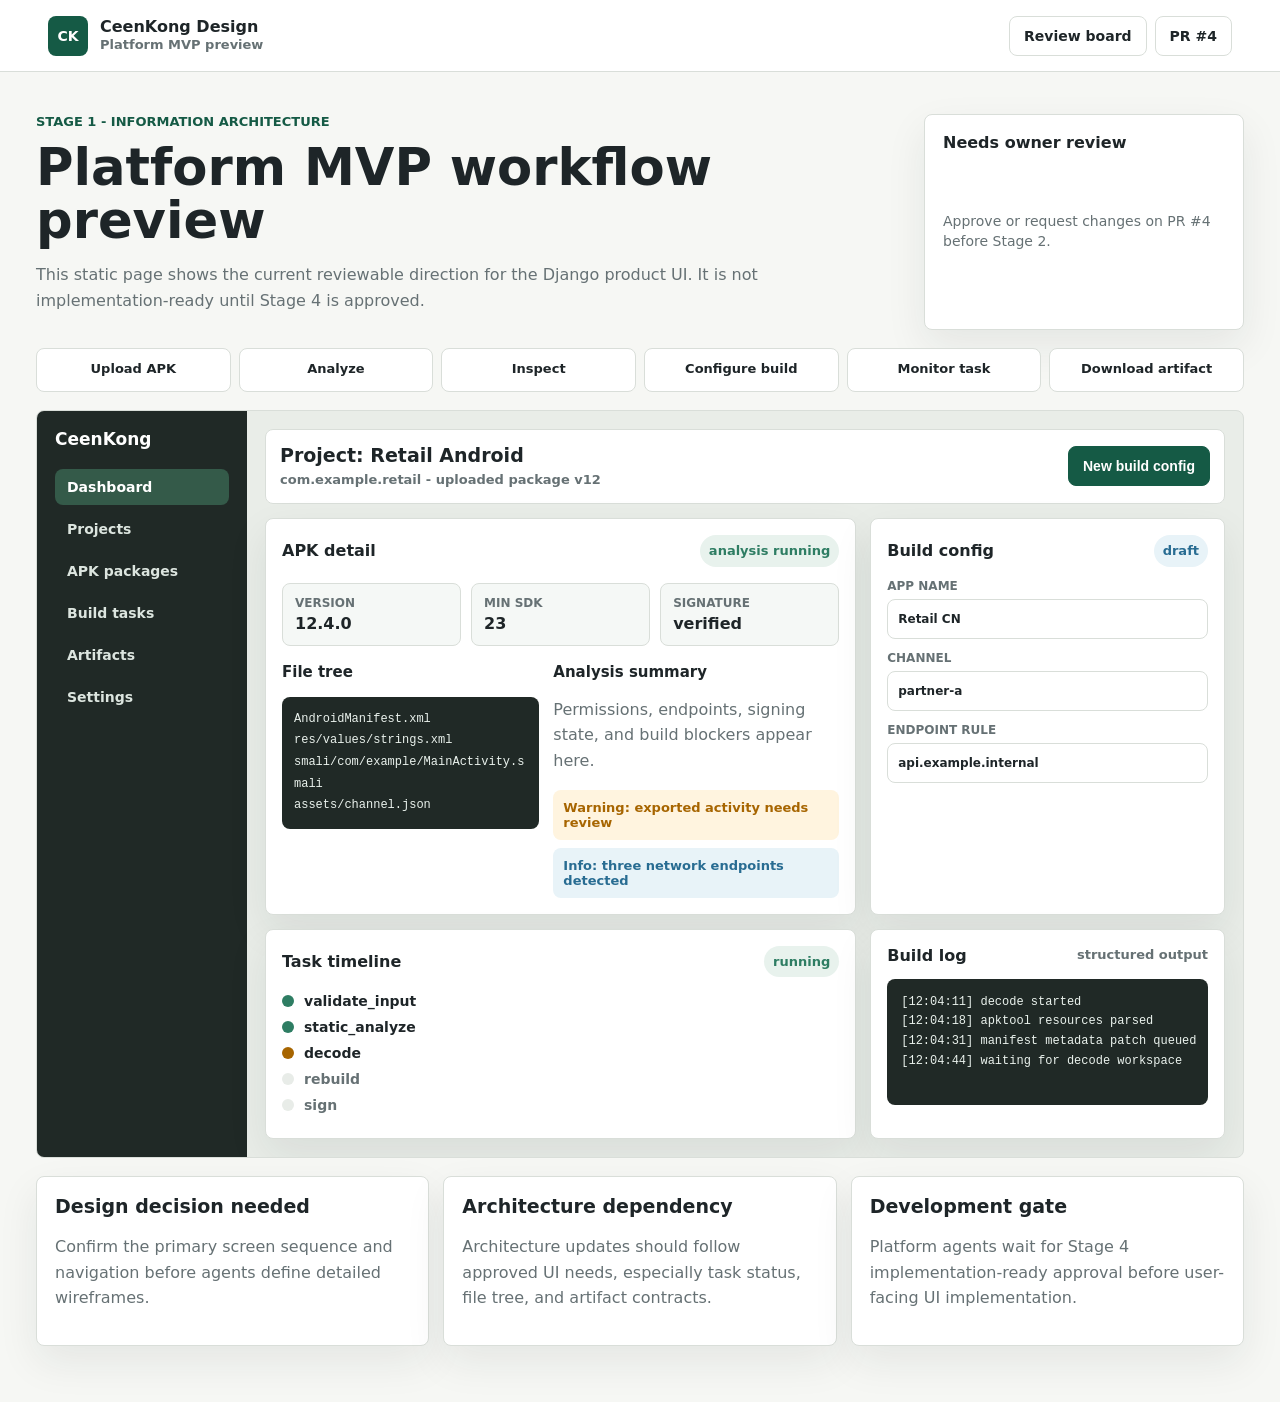
==== site/platform-mvp.html @ 53cec1e6 "docs: publish design review pages" ====
<!doctype html>
<html lang="en">
  <head>
    <meta charset="utf-8">
    <meta name="viewport" content="width=device-width, initial-scale=1">
    <title>Platform MVP Preview - CeenKong Design</title>
    <link rel="stylesheet" href="./styles.css">
  </head>
  <body>
    <header class="topbar">
      <a class="brand" href="./index.html" aria-label="CeenKong Design home">
        <span class="brand-mark">CK</span>
        <span>
          <strong>CeenKong Design</strong>
          <small>Platform MVP preview</small>
        </span>
      </a>
      <nav class="topnav" aria-label="Primary">
        <a href="./index.html">Review board</a>
        <a href="https://github.com/ceenkong/ceenkong-design/pull/4">PR #4</a>
      </nav>
    </header>

    <main class="prototype-page">
      <section class="prototype-header">
        <div>
          <div class="eyebrow">Stage 1 - information architecture</div>
          <h1>Platform MVP workflow preview</h1>
          <p>
            This static page shows the current reviewable direction for the
            Django product UI. It is not implementation-ready until Stage 4 is
            approved.
          </p>
        </div>
        <aside class="review-note" aria-label="Review status">
          <strong>Needs owner review</strong>
          <span>Approve or request changes on PR #4 before Stage 2.</span>
        </aside>
      </section>

      <section class="flow-strip" aria-label="Primary workflow">
        <span>Upload APK</span>
        <span>Analyze</span>
        <span>Inspect</span>
        <span>Configure build</span>
        <span>Monitor task</span>
        <span>Download artifact</span>
      </section>

      <section class="workspace-shell" aria-label="Low fidelity product shell">
        <aside class="sidebar">
          <div class="sidebar-title">CeenKong</div>
          <a class="nav-active" href="#dashboard">Dashboard</a>
          <a href="#projects">Projects</a>
          <a href="#packages">APK packages</a>
          <a href="#tasks">Build tasks</a>
          <a href="#artifacts">Artifacts</a>
          <a href="#settings">Settings</a>
        </aside>

        <section class="work-area">
          <div class="toolbar">
            <div>
              <h2>Project: Retail Android</h2>
              <span>com.example.retail - uploaded package v12</span>
            </div>
            <button type="button">New build config</button>
          </div>

          <div class="screen-grid">
            <article class="surface large">
              <div class="surface-title">
                <strong>APK detail</strong>
                <span class="stage-badge running">analysis running</span>
              </div>
              <div class="metric-row">
                <div><span>Version</span><strong>12.4.0</strong></div>
                <div><span>Min SDK</span><strong>23</strong></div>
                <div><span>Signature</span><strong>verified</strong></div>
              </div>
              <div class="split-preview">
                <div>
                  <h3>File tree</h3>
                  <ul class="tree-list">
                    <li>AndroidManifest.xml</li>
                    <li>res/values/strings.xml</li>
                    <li>smali/com/example/MainActivity.smali</li>
                    <li>assets/channel.json</li>
                  </ul>
                </div>
                <div>
                  <h3>Analysis summary</h3>
                  <p>Permissions, endpoints, signing state, and build blockers appear here.</p>
                  <div class="finding warning">Warning: exported activity needs review</div>
                  <div class="finding info">Info: three network endpoints detected</div>
                </div>
              </div>
            </article>

            <article class="surface">
              <div class="surface-title">
                <strong>Build config</strong>
                <span class="stage-badge draft">draft</span>
              </div>
              <label>App name<input value="Retail CN"></label>
              <label>Channel<input value="partner-a"></label>
              <label>Endpoint rule<input value="api.example.internal"></label>
            </article>

            <article class="surface">
              <div class="surface-title">
                <strong>Task timeline</strong>
                <span class="stage-badge running">running</span>
              </div>
              <ol class="timeline">
                <li class="done">validate_input</li>
                <li class="done">static_analyze</li>
                <li class="active">decode</li>
                <li>rebuild</li>
                <li>sign</li>
              </ol>
            </article>

            <article class="surface large">
              <div class="surface-title">
                <strong>Build log</strong>
                <span>structured output</span>
              </div>
              <pre class="log-view">[12:04:11] decode started
[12:04:18] apktool resources parsed
[12:04:31] manifest metadata patch queued
[12:04:44] waiting for decode workspace</pre>
            </article>
          </div>
        </section>
      </section>

      <section class="handoff-grid" aria-label="Implementation dependencies">
        <article>
          <h2>Design decision needed</h2>
          <p>Confirm the primary screen sequence and navigation before agents define detailed wireframes.</p>
        </article>
        <article>
          <h2>Architecture dependency</h2>
          <p>Architecture updates should follow approved UI needs, especially task status, file tree, and artifact contracts.</p>
        </article>
        <article>
          <h2>Development gate</h2>
          <p>Platform agents wait for Stage 4 implementation-ready approval before user-facing UI implementation.</p>
        </article>
      </section>
    </main>
  </body>
</html>
---- site/styles.css ----
:root {
  color-scheme: light;
  --bg: #f6f7f4;
  --panel: #ffffff;
  --panel-strong: #fdfaf2;
  --text: #1e2528;
  --muted: #667174;
  --line: #d9ded9;
  --green: #2e7d63;
  --green-dark: #155a45;
  --amber: #a76500;
  --blue: #286c92;
  --red: #b33a3a;
  --shadow: 0 16px 40px rgba(30, 37, 40, 0.08);
}

* {
  box-sizing: border-box;
}

body {
  margin: 0;
  background: var(--bg);
  color: var(--text);
  font-family: Inter, ui-sans-serif, system-ui, -apple-system, BlinkMacSystemFont, "Segoe UI", sans-serif;
  letter-spacing: 0;
}

a {
  color: var(--green-dark);
  font-weight: 700;
  text-decoration: none;
}

a:hover,
a:focus {
  text-decoration: underline;
}

.topbar {
  align-items: center;
  background: rgba(255, 255, 255, 0.94);
  border-bottom: 1px solid var(--line);
  display: flex;
  gap: 24px;
  justify-content: space-between;
  min-height: 72px;
  padding: 12px clamp(16px, 4vw, 48px);
  position: sticky;
  top: 0;
  z-index: 5;
}

.brand {
  align-items: center;
  color: var(--text);
  display: flex;
  gap: 12px;
  min-width: 220px;
}

.brand-mark {
  align-items: center;
  background: var(--green-dark);
  border-radius: 8px;
  color: #fff;
  display: inline-flex;
  font-size: 14px;
  font-weight: 800;
  height: 40px;
  justify-content: center;
  width: 40px;
}

.brand small,
.surface-title span,
.toolbar span {
  color: var(--muted);
  display: block;
  font-size: 13px;
  font-weight: 600;
  line-height: 1.35;
}

.topnav {
  display: flex;
  flex-wrap: wrap;
  gap: 8px;
  justify-content: flex-end;
}

.topnav a,
.primary-link,
.secondary-link,
.toolbar button {
  align-items: center;
  border: 1px solid var(--line);
  border-radius: 8px;
  display: inline-flex;
  font-size: 14px;
  min-height: 40px;
  padding: 9px 14px;
}

.primary-link,
.toolbar button {
  background: var(--green-dark);
  border-color: var(--green-dark);
  color: #fff;
}

.secondary-link,
.topnav a {
  background: #fff;
  color: var(--text);
}

.page-grid {
  display: grid;
  gap: 24px;
  grid-template-columns: minmax(0, 1.1fr) minmax(280px, 0.55fr);
  margin: 0 auto;
  max-width: 1180px;
  padding: clamp(24px, 5vw, 56px) clamp(16px, 4vw, 40px);
}

.review-summary,
.status-panel,
.track-card,
.review-note,
.surface,
.handoff-grid article {
  background: var(--panel);
  border: 1px solid var(--line);
  border-radius: 8px;
  box-shadow: var(--shadow);
}

.review-summary {
  min-height: 320px;
  padding: clamp(24px, 5vw, 48px);
}

.eyebrow {
  color: var(--green-dark);
  font-size: 13px;
  font-weight: 800;
  letter-spacing: 0;
  margin-bottom: 12px;
  text-transform: uppercase;
}

h1,
h2,
h3,
p {
  margin-top: 0;
}

h1 {
  font-size: clamp(32px, 4vw, 52px);
  line-height: 1.03;
  margin-bottom: 16px;
}

h2 {
  font-size: 19px;
  line-height: 1.25;
}

h3 {
  font-size: 15px;
  line-height: 1.35;
}

p {
  color: var(--muted);
  line-height: 1.6;
}

.summary-actions {
  display: flex;
  flex-wrap: wrap;
  gap: 10px;
  margin-top: 28px;
}

.status-panel {
  align-self: start;
  display: grid;
  gap: 16px;
  padding: 22px;
}

.status-row {
  align-items: flex-start;
  display: grid;
  gap: 12px;
  grid-template-columns: 12px 1fr;
}

.status-row span:last-child {
  color: var(--muted);
  display: block;
  font-size: 14px;
  line-height: 1.45;
  margin-top: 3px;
}

.status-dot {
  border-radius: 50%;
  height: 12px;
  margin-top: 4px;
  width: 12px;
}

.needs-review {
  background: var(--amber);
}

.draft {
  background: var(--blue);
}

.track-list {
  display: grid;
  gap: 18px;
  grid-column: 1 / -1;
  grid-template-columns: repeat(3, minmax(0, 1fr));
}

.track-card {
  display: flex;
  flex-direction: column;
  min-height: 310px;
  padding: 22px;
}

.track-card.active {
  background: var(--panel-strong);
}

.track-meta,
.surface-title,
.toolbar,
.prototype-header,
.metric-row {
  align-items: center;
  display: flex;
  gap: 12px;
  justify-content: space-between;
}

.track-code {
  align-items: center;
  background: #e9f1ec;
  border: 1px solid #cdded3;
  border-radius: 8px;
  color: var(--green-dark);
  display: inline-flex;
  font-size: 13px;
  font-weight: 800;
  height: 36px;
  justify-content: center;
  width: 44px;
}

.stage-badge {
  border-radius: 999px;
  display: inline-flex;
  font-size: 12px;
  font-weight: 800;
  line-height: 1;
  padding: 7px 9px;
  white-space: nowrap;
}

.stage-badge.review {
  background: #fff1d8;
  color: var(--amber);
}

.stage-badge.draft {
  background: #e8f3f8;
  color: var(--blue);
}

.stage-badge.running {
  background: #e8f2ed;
  color: var(--green);
}

dl {
  display: grid;
  gap: 12px;
  margin: 18px 0 22px;
}

dt {
  color: var(--muted);
  font-size: 12px;
  font-weight: 800;
  text-transform: uppercase;
}

dd {
  margin: 2px 0 0;
}

.track-card > a {
  margin-top: auto;
}

.prototype-page {
  margin: 0 auto;
  max-width: 1280px;
  padding: clamp(20px, 4vw, 42px) clamp(14px, 4vw, 36px) 56px;
}

.prototype-header {
  align-items: stretch;
  margin-bottom: 18px;
}

.prototype-header > div {
  max-width: 760px;
}

.review-note {
  display: grid;
  flex: 0 1 320px;
  min-width: 0;
  padding: 18px;
}

.review-note span {
  color: var(--muted);
  font-size: 14px;
  line-height: 1.45;
}

.flow-strip {
  display: grid;
  gap: 8px;
  grid-template-columns: repeat(6, minmax(0, 1fr));
  margin-bottom: 18px;
}

.flow-strip span {
  background: #fff;
  border: 1px solid var(--line);
  border-radius: 8px;
  color: var(--text);
  font-size: 13px;
  font-weight: 800;
  min-height: 44px;
  padding: 12px 10px;
  text-align: center;
}

.workspace-shell {
  background: #e9ede8;
  border: 1px solid var(--line);
  border-radius: 8px;
  display: grid;
  grid-template-columns: 210px 1fr;
  min-height: 680px;
  overflow: hidden;
}

.sidebar {
  background: #202926;
  color: #fff;
  display: grid;
  gap: 6px;
  grid-auto-rows: min-content;
  padding: 18px;
}

.sidebar-title {
  font-size: 17px;
  font-weight: 800;
  margin-bottom: 14px;
}

.sidebar a {
  border-radius: 8px;
  color: #dce5df;
  font-size: 14px;
  font-weight: 700;
  padding: 10px 12px;
}

.sidebar .nav-active {
  background: #345a49;
  color: #fff;
}

.work-area {
  min-width: 0;
  padding: 18px;
}

.toolbar {
  background: #fff;
  border: 1px solid var(--line);
  border-radius: 8px;
  margin-bottom: 14px;
  padding: 14px;
}

.toolbar h2 {
  margin: 0 0 4px;
}

.toolbar button {
  cursor: default;
  font-weight: 800;
}

.screen-grid {
  display: grid;
  gap: 14px;
  grid-template-columns: minmax(0, 1.25fr) minmax(260px, 0.75fr);
}

.surface {
  min-height: 210px;
  padding: 16px;
}

.surface.large {
  grid-column: auto;
}

.metric-row {
  display: grid;
  gap: 10px;
  grid-template-columns: repeat(3, minmax(0, 1fr));
  margin: 16px 0;
}

.metric-row div {
  background: #f5f8f6;
  border: 1px solid var(--line);
  border-radius: 8px;
  padding: 12px;
}

.metric-row span {
  color: var(--muted);
  display: block;
  font-size: 12px;
  font-weight: 800;
  text-transform: uppercase;
}

.metric-row strong {
  display: block;
  margin-top: 4px;
}

.split-preview {
  display: grid;
  gap: 14px;
  grid-template-columns: minmax(0, 0.9fr) minmax(0, 1fr);
}

.tree-list {
  background: #202926;
  border-radius: 8px;
  color: #eaf2ed;
  font-family: ui-monospace, SFMono-Regular, Menlo, Consolas, monospace;
  font-size: 12px;
  line-height: 1.8;
  list-style: none;
  margin: 0;
  overflow-wrap: anywhere;
  padding: 12px;
}

.finding {
  border-radius: 8px;
  font-size: 13px;
  font-weight: 700;
  margin-top: 8px;
  padding: 10px;
}

.finding.warning {
  background: #fff4df;
  color: var(--amber);
}

.finding.info {
  background: #e8f3f8;
  color: var(--blue);
}

label {
  color: var(--muted);
  display: grid;
  font-size: 12px;
  font-weight: 800;
  gap: 6px;
  margin-top: 12px;
  text-transform: uppercase;
}

input {
  border: 1px solid var(--line);
  border-radius: 8px;
  color: var(--text);
  font: inherit;
  min-height: 40px;
  padding: 8px 10px;
  width: 100%;
}

.timeline {
  counter-reset: step;
  display: grid;
  gap: 10px;
  list-style: none;
  margin: 16px 0 0;
  padding: 0;
}

.timeline li {
  align-items: center;
  color: var(--muted);
  display: flex;
  font-size: 14px;
  font-weight: 800;
  gap: 10px;
}

.timeline li::before {
  align-items: center;
  background: #e8ece8;
  border-radius: 50%;
  content: "";
  display: inline-flex;
  height: 12px;
  width: 12px;
}

.timeline .done,
.timeline .active {
  color: var(--text);
}

.timeline .done::before {
  background: var(--green);
}

.timeline .active::before {
  background: var(--amber);
}

.log-view {
  background: #202926;
  border-radius: 8px;
  color: #eaf2ed;
  font-family: ui-monospace, SFMono-Regular, Menlo, Consolas, monospace;
  font-size: 12px;
  line-height: 1.65;
  margin: 14px 0 0;
  min-height: 126px;
  overflow: auto;
  padding: 14px;
}

.handoff-grid {
  display: grid;
  gap: 14px;
  grid-template-columns: repeat(3, minmax(0, 1fr));
  margin-top: 18px;
}

.handoff-grid article {
  min-height: 160px;
  padding: 18px;
}

@media (max-width: 980px) {
  .page-grid,
  .track-list,
  .screen-grid,
  .handoff-grid {
    grid-template-columns: 1fr;
  }

  .prototype-header {
    align-items: stretch;
    flex-direction: column;
  }

  .prototype-header > div,
  .review-note,
  .sidebar {
    min-width: 0;
  }

  .flow-strip {
    grid-template-columns: repeat(3, minmax(0, 1fr));
  }

  .workspace-shell {
    grid-template-columns: 1fr;
  }

  .sidebar {
    grid-template-columns: repeat(3, minmax(0, 1fr));
  }

  .sidebar-title {
    grid-column: 1 / -1;
  }
}

@media (max-width: 640px) {
  .topbar {
    align-items: stretch;
    flex-direction: column;
  }

  .topnav {
    justify-content: flex-start;
  }

  h1 {
    font-size: 32px;
  }

  .flow-strip,
  .metric-row,
  .split-preview,
  .sidebar {
    grid-template-columns: 1fr;
  }
}
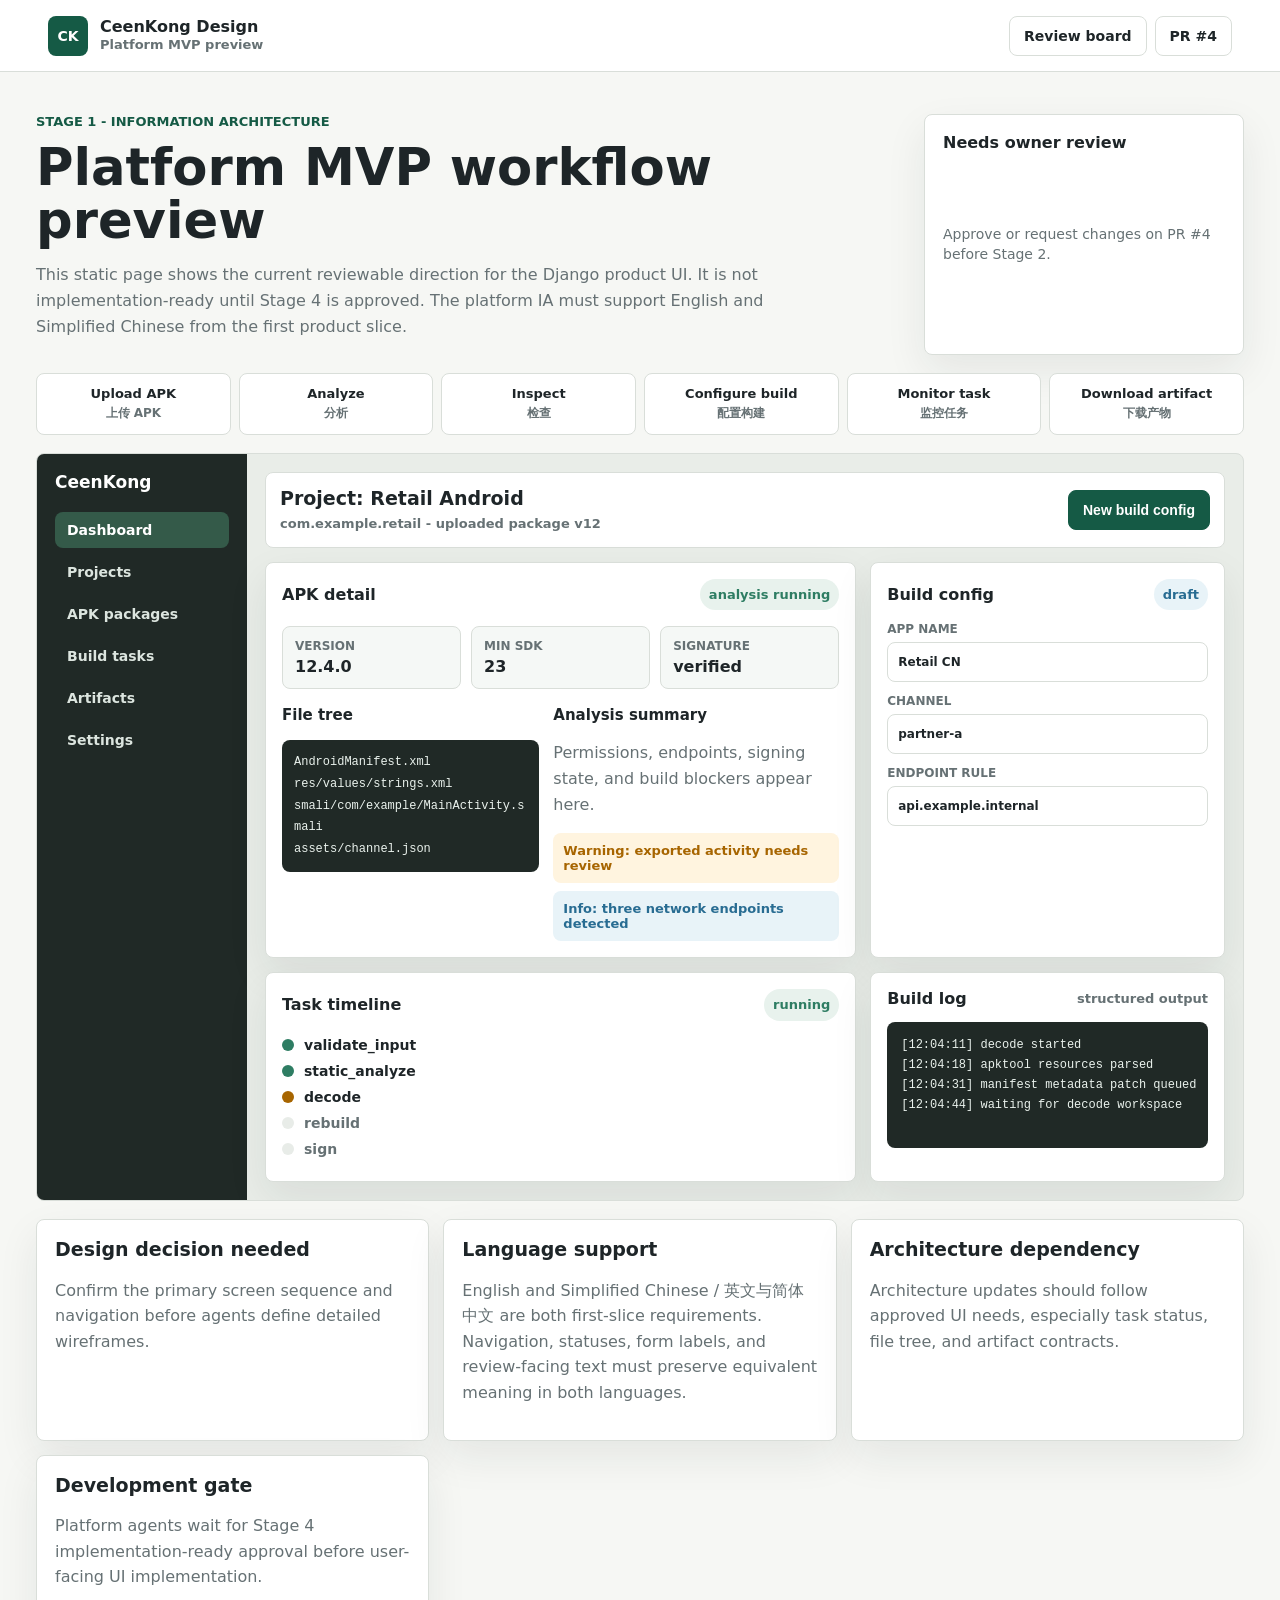
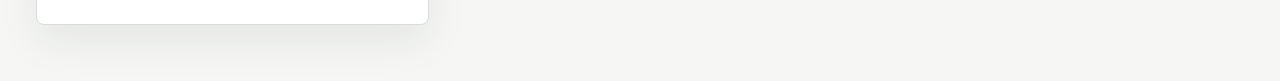
==== commit 4dafa61b: "docs: add bilingual stage 1 platform flow" ====
--- a/site/platform-mvp.html
+++ b/site/platform-mvp.html
@@ -29,7 +29,8 @@
           <p>
             This static page shows the current reviewable direction for the
             Django product UI. It is not implementation-ready until Stage 4 is
-            approved.
+            approved. The platform IA must support English and Simplified
+            Chinese from the first product slice.
           </p>
         </div>
         <aside class="review-note" aria-label="Review status">
@@ -39,12 +40,12 @@
       </section>
 
       <section class="flow-strip" aria-label="Primary workflow">
-        <span>Upload APK</span>
-        <span>Analyze</span>
-        <span>Inspect</span>
-        <span>Configure build</span>
-        <span>Monitor task</span>
-        <span>Download artifact</span>
+        <span>Upload APK<br><small>上传 APK</small></span>
+        <span>Analyze<br><small>分析</small></span>
+        <span>Inspect<br><small>检查</small></span>
+        <span>Configure build<br><small>配置构建</small></span>
+        <span>Monitor task<br><small>监控任务</small></span>
+        <span>Download artifact<br><small>下载产物</small></span>
       </section>
 
       <section class="workspace-shell" aria-label="Low fidelity product shell">
@@ -141,6 +142,10 @@
           <p>Confirm the primary screen sequence and navigation before agents define detailed wireframes.</p>
         </article>
         <article>
+          <h2>Language support</h2>
+          <p>English and Simplified Chinese / 英文与简体中文 are both first-slice requirements. Navigation, statuses, form labels, and review-facing text must preserve equivalent meaning in both languages.</p>
+        </article>
+        <article>
           <h2>Architecture dependency</h2>
           <p>Architecture updates should follow approved UI needs, especially task status, file tree, and artifact contracts.</p>
         </article>
--- a/site/styles.css
+++ b/site/styles.css
@@ -358,6 +358,14 @@
   text-align: center;
 }
 
+.flow-strip small {
+  color: var(--muted);
+  display: inline-block;
+  font-size: 12px;
+  font-weight: 700;
+  margin-top: 4px;
+}
+
 .workspace-shell {
   background: #e9ede8;
   border: 1px solid var(--line);
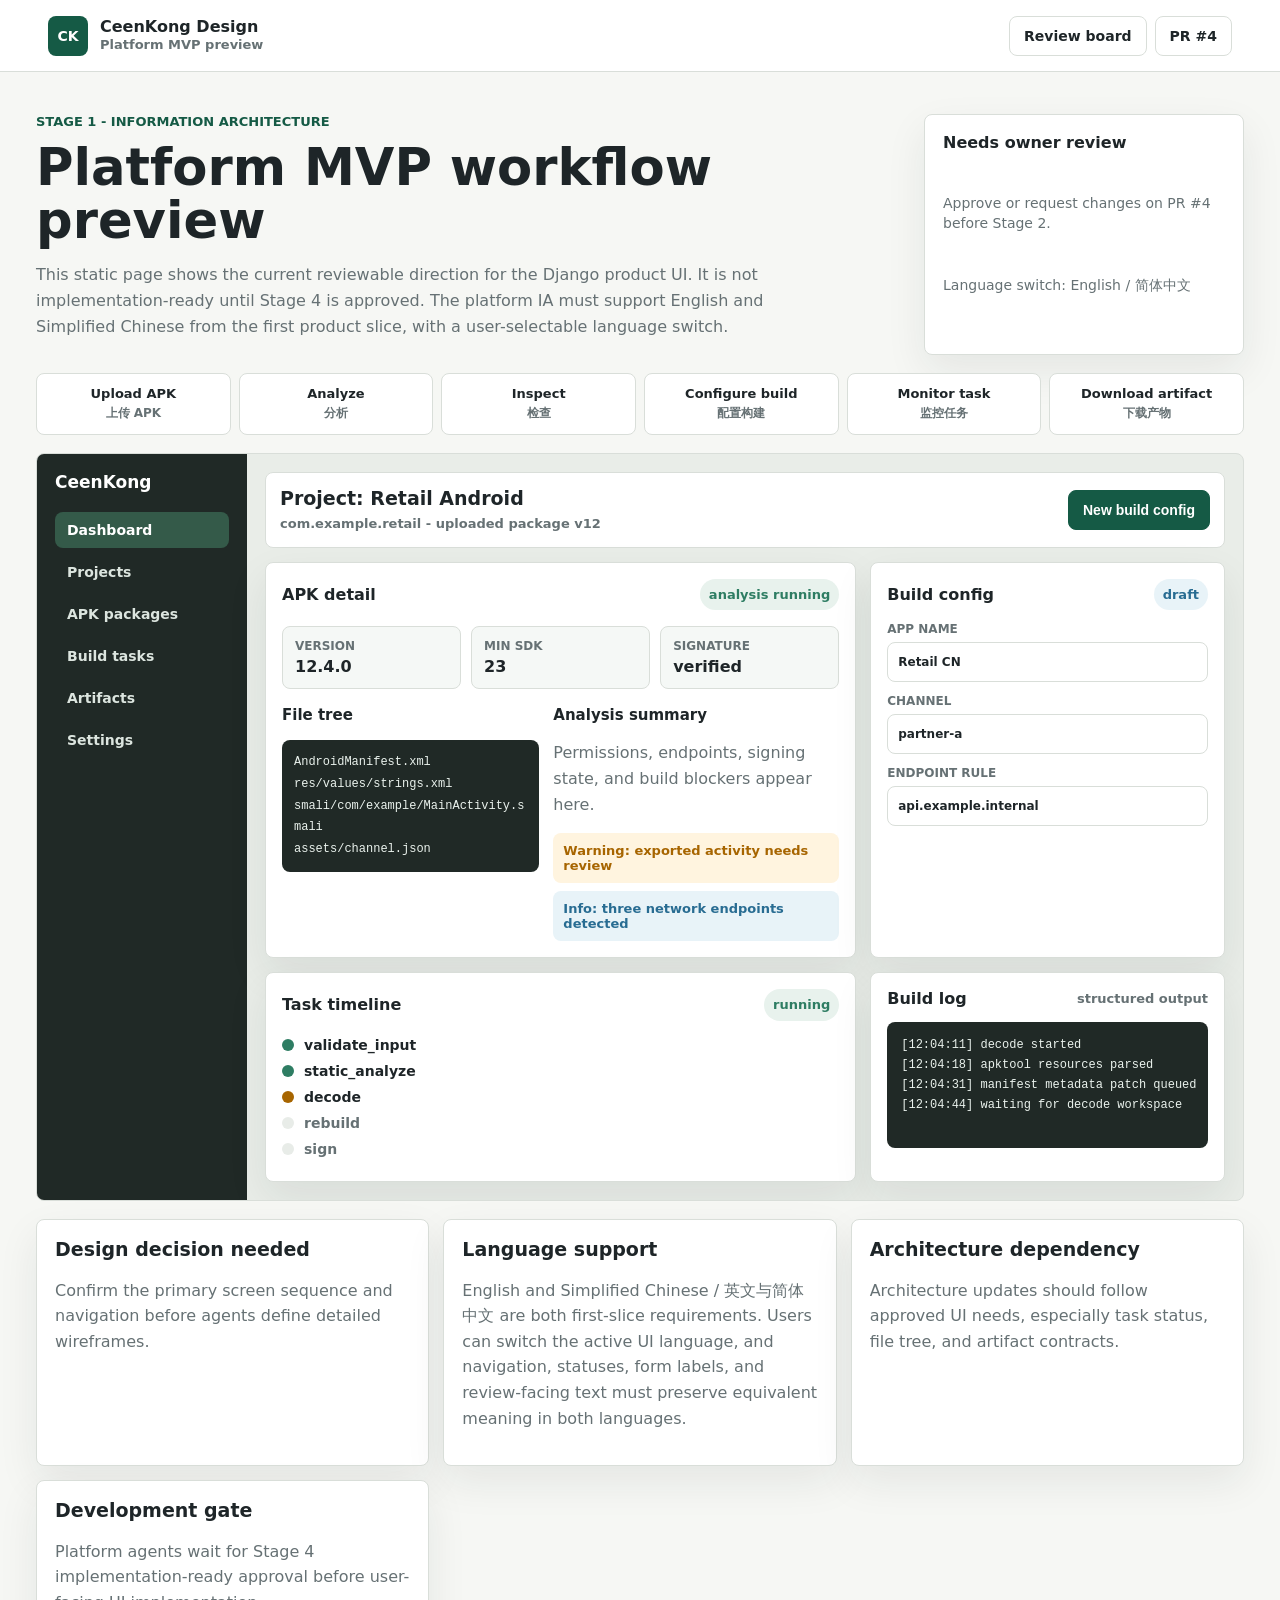
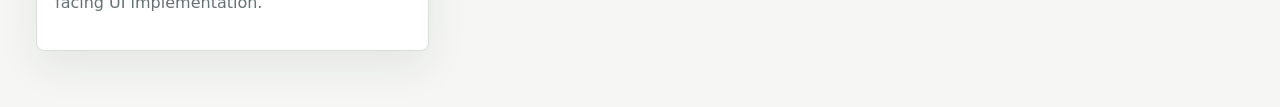
==== commit fa885a98: "docs: require switchable platform languages" ====
--- a/site/platform-mvp.html
+++ b/site/platform-mvp.html
@@ -30,12 +30,14 @@
             This static page shows the current reviewable direction for the
             Django product UI. It is not implementation-ready until Stage 4 is
             approved. The platform IA must support English and Simplified
-            Chinese from the first product slice.
+            Chinese from the first product slice, with a user-selectable
+            language switch.
           </p>
         </div>
         <aside class="review-note" aria-label="Review status">
           <strong>Needs owner review</strong>
           <span>Approve or request changes on PR #4 before Stage 2.</span>
+          <span>Language switch: English / 简体中文</span>
         </aside>
       </section>
 
@@ -143,7 +145,7 @@
         </article>
         <article>
           <h2>Language support</h2>
-          <p>English and Simplified Chinese / 英文与简体中文 are both first-slice requirements. Navigation, statuses, form labels, and review-facing text must preserve equivalent meaning in both languages.</p>
+          <p>English and Simplified Chinese / 英文与简体中文 are both first-slice requirements. Users can switch the active UI language, and navigation, statuses, form labels, and review-facing text must preserve equivalent meaning in both languages.</p>
         </article>
         <article>
           <h2>Architecture dependency</h2>
